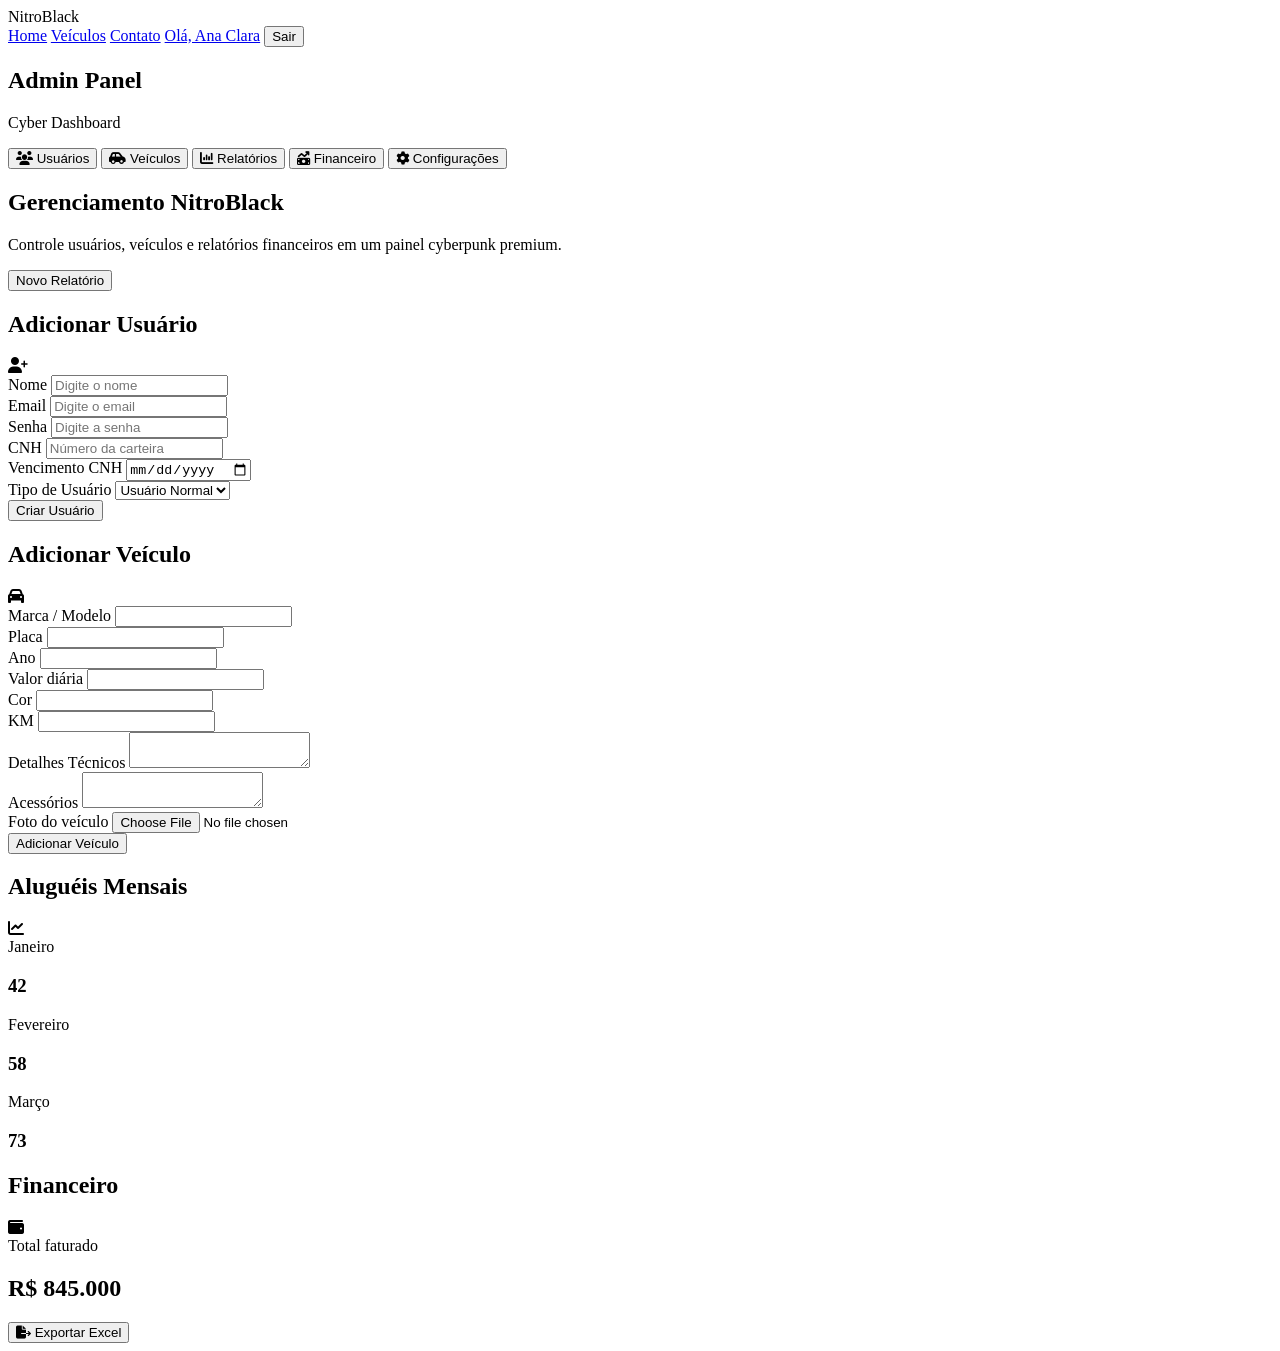
==== pages/admin.html @ c595c046 "página de administrador criada, 90% pronta" ====
<!DOCTYPE html>
<html lang="pt-br">
<head>
    <meta charset="UTF-8" />
    <meta name="viewport" content="width=device-width, initial-scale=1.0" />
    <title>Painel Admin | NitroBlack</title>

    <link rel="stylesheet" href="/nitro-black/css/admin.css" />

    <link
        rel="stylesheet"
        href="https://cdnjs.cloudflare.com/ajax/libs/font-awesome/6.5.1/css/all.min.css"
    />
</head>
<body>

    <!-- HEADER FIXO -->
    <header class="top-header">
        <div class="logo">
            Nitro<span>Black</span>
        </div>

        <nav class="header-nav">
            <a href="#">Home</a>
            <a href="#">Veículos</a>
            <a href="#">Contato</a>
            <a href="#" class="user-name">Olá, Ana Clara</a>

            <button class="logout-btn">
                Sair
            </button>
        </nav>
    </header>

    <!-- CONTAINER -->
    <div class="dashboard-container">

        <!-- SIDEBAR -->
        <aside class="sidebar">

            <div class="sidebar-top">
                <h2>Admin Panel</h2>
                <p>Cyber Dashboard</p>
            </div>

            <nav class="sidebar-menu">

                <button class="menu-item active">
                    <i class="fa-solid fa-users"></i>
                    Usuários
                </button>

                <button class="menu-item">
                    <i class="fa-solid fa-car-side"></i>
                    Veículos
                </button>

                <button class="menu-item">
                    <i class="fa-solid fa-chart-column"></i>
                    Relatórios
                </button>

                <button class="menu-item">
                    <i class="fa-solid fa-money-bill-trend-up"></i>
                    Financeiro
                </button>

                <button class="menu-item">
                    <i class="fa-solid fa-gear"></i>
                    Configurações
                </button>

            </nav>

        </aside>

        <!-- CONTEÚDO -->
        <main class="main-content">

            <!-- HERO -->
            <section class="hero-card">
                <div>
                    <h1>Gerenciamento NitroBlack</h1>
                    <p>
                        Controle usuários, veículos e relatórios financeiros
                        em um painel cyberpunk premium.
                    </p>
                </div>

                <button class="hero-btn">
                    Novo Relatório
                </button>
            </section>

            <!-- GRID -->
            <div class="dashboard-grid">

                <!-- USERS -->
                <section class="card large-card">
                    <div class="card-header">
                        <h2>Adicionar Usuário</h2>
                        <i class="fa-solid fa-user-plus"></i>
                    </div>

                    <form class="form-grid">

                        <div class="input-group">
                            <label>Nome</label>
                            <input type="text" placeholder="Digite o nome" />
                        </div>

                        <div class="input-group">
                            <label>Email</label>
                            <input type="email" placeholder="Digite o email" />
                        </div>

                        <div class="input-group">
                            <label>Senha</label>
                            <input type="password" placeholder="Digite a senha" />
                        </div>

                        <div class="input-group">
                            <label>CNH</label>
                            <input type="text" placeholder="Número da carteira" />
                        </div>

                        <div class="input-group">
                            <label>Vencimento CNH</label>
                            <input type="date" />
                        </div>

                        <div class="input-group">
                            <label>Tipo de Usuário</label>

                            <select>
                                <option>Usuário Normal</option>
                                <option>Administrador</option>
                            </select>
                        </div>

                        <button type="submit" class="primary-btn">
                            Criar Usuário
                        </button>

                    </form>
                </section>

                <!-- CARROS -->
                <section class="card large-card">
                    <div class="card-header">
                        <h2>Adicionar Veículo</h2>
                        <i class="fa-solid fa-car"></i>
                    </div>

                    <form class="form-grid">

                        <div class="input-group">
                            <label>Marca / Modelo</label>
                            <input type="text" />
                        </div>

                        <div class="input-group">
                            <label>Placa</label>
                            <input type="text" />
                        </div>

                        <div class="input-group">
                            <label>Ano</label>
                            <input type="number" />
                        </div>

                        <div class="input-group">
                            <label>Valor diária</label>
                            <input type="number" />
                        </div>

                        <div class="input-group">
                            <label>Cor</label>
                            <input type="text" />
                        </div>

                        <div class="input-group">
                            <label>KM</label>
                            <input type="number" />
                        </div>

                        <div class="input-group full-width">
                            <label>Detalhes Técnicos</label>
                            <textarea></textarea>
                        </div>

                        <div class="input-group full-width">
                            <label>Acessórios</label>
                            <textarea></textarea>
                        </div>

                        <div class="input-group full-width">
                            <label>Foto do veículo</label>
                            <input type="file" />
                        </div>

                        <button type="submit" class="primary-btn">
                            Adicionar Veículo
                        </button>

                    </form>
                </section>

                <!-- RELATÓRIO -->
                <section class="card small-card">

                    <div class="card-header">
                        <h2>Aluguéis Mensais</h2>
                        <i class="fa-solid fa-chart-line"></i>
                    </div>

                    <div class="stats-area">

                        <div class="stat-box">
                            <span>Janeiro</span>
                            <h3>42</h3>
                        </div>

                        <div class="stat-box">
                            <span>Fevereiro</span>
                            <h3>58</h3>
                        </div>

                        <div class="stat-box">
                            <span>Março</span>
                            <h3>73</h3>
                        </div>

                    </div>

                </section>

                <!-- FINANCEIRO -->
                <section class="card small-card">

                    <div class="card-header">
                        <h2>Financeiro</h2>
                        <i class="fa-solid fa-wallet"></i>
                    </div>

                    <div class="money-box">
                        <span>Total faturado</span>

                        <h1>R$ 845.000</h1>

                        <button class="excel-btn">
                            <i class="fa-solid fa-file-export"></i>
                            Exportar Excel
                        </button>
                    </div>

                </section>

            </div>

        </main>

    </div>

    <script src="/nitro-black/script/js/admin.js"></script>

</body>
</html>
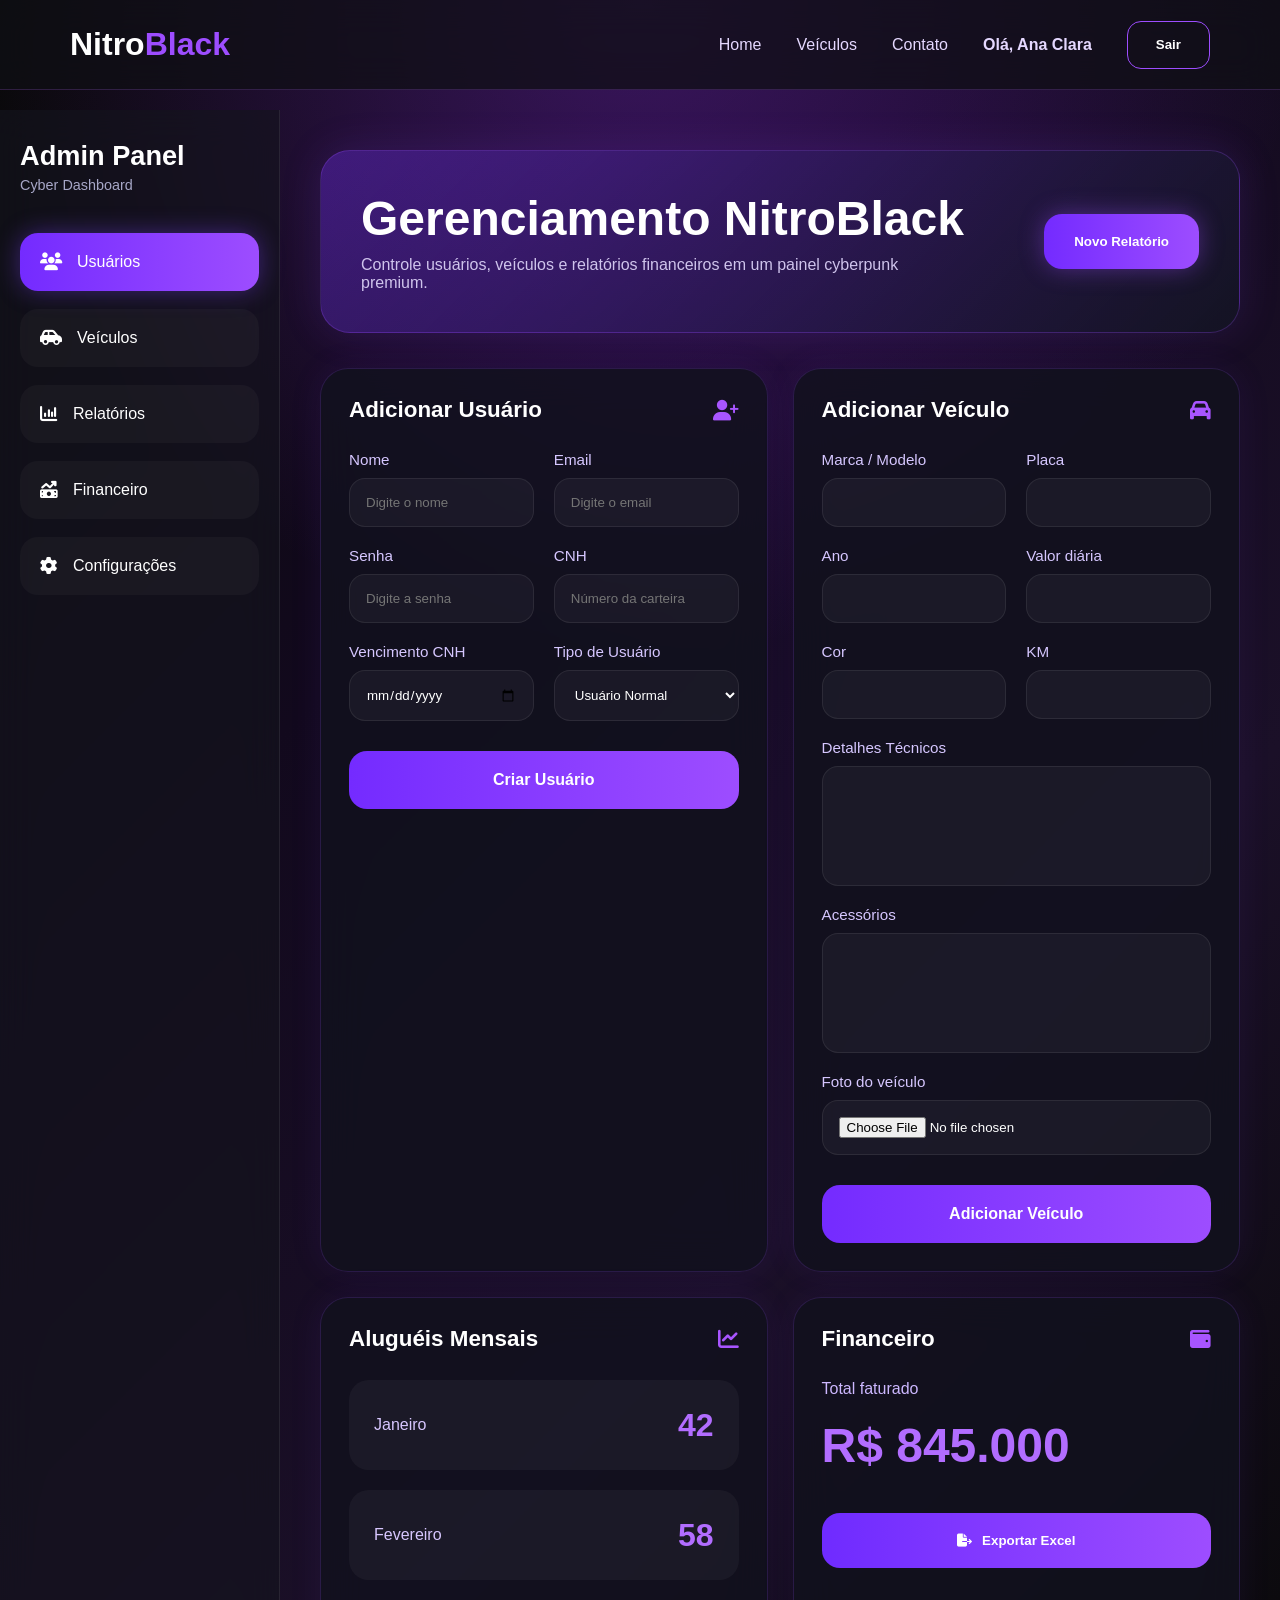
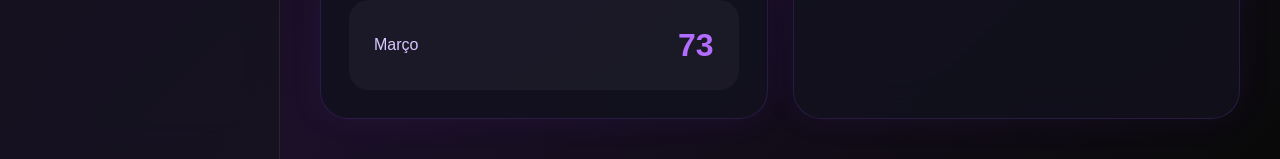
==== commit ba7c7262: "test" ====
--- a/pages/admin.html
+++ b/pages/admin.html
@@ -5,7 +5,7 @@
     <meta name="viewport" content="width=device-width, initial-scale=1.0" />
     <title>Painel Admin | NitroBlack</title>
 
-    <link rel="stylesheet" href="/nitro-black/css/admin.css" />
+    <link rel="stylesheet" href="../css/admin.css" />
 
     <link
         rel="stylesheet"
--- a/css/admin.css
+++ b/css/admin.css
@@ -0,0 +1,465 @@
+@import url('https://fonts.googleapis.com/css2?family=Poppins:wght@300;400;500;600;700;800&display=swap');
+
+*{
+    margin:0;
+    padding:0;
+    box-sizing:border-box;
+    font-family:'Poppins', sans-serif;
+}
+
+body{
+    background:
+    radial-gradient(circle at top, rgba(137,43,226,0.35), transparent 35%),
+    linear-gradient(135deg,#090909,#12091d,#1b1028,#090909);
+    color:white;
+    min-height:100vh;
+}
+
+/* HEADER */
+
+.top-header{
+    position:fixed;
+    top:0;
+    left:0;
+    width:100%;
+    height:90px;
+    backdrop-filter:blur(18px);
+    background:rgba(15,15,20,0.75);
+    border-bottom:1px solid rgba(180,100,255,0.2);
+
+    display:flex;
+    justify-content:space-between;
+    align-items:center;
+
+    padding:0 70px;
+    z-index:999;
+}
+
+.logo{
+    font-size:2rem;
+    font-weight:800;
+}
+
+.logo span{
+    color:#9d4dff;
+}
+
+.header-nav{
+    display:flex;
+    align-items:center;
+    gap:35px;
+}
+
+.header-nav a{
+    text-decoration:none;
+    color:#e5d8ff;
+    font-weight:500;
+    transition:0.3s;
+}
+
+.header-nav a:hover{
+    color:#b26dff;
+}
+
+.user-name{
+    font-weight:700 !important;
+}
+
+.logout-btn{
+    height:48px;
+    padding:0 28px;
+    border-radius:14px;
+    border:1px solid #9d4dff;
+    background:transparent;
+    color:white;
+    font-weight:600;
+    cursor:pointer;
+    transition:0.3s;
+}
+
+.logout-btn:hover{
+    background:#9d4dff;
+    box-shadow:0 0 20px rgba(157,77,255,0.5);
+}
+
+/* LAYOUT */
+
+.dashboard-container{
+    display:flex;
+    padding-top:110px;
+}
+
+/* SIDEBAR */
+
+.sidebar{
+    width:280px;
+    min-height:calc(100vh - 110px);
+
+    padding:30px 20px;
+
+    border-right:1px solid rgba(255,255,255,0.08);
+
+    background:rgba(20,20,30,0.65);
+    backdrop-filter:blur(18px);
+
+    position:sticky;
+    top:110px;
+}
+
+.sidebar-top h2{
+    font-size:1.7rem;
+    margin-bottom:5px;
+}
+
+.sidebar-top p{
+    color:#a7a7c7;
+    font-size:0.9rem;
+    margin-bottom:40px;
+}
+
+.sidebar-menu{
+    display:flex;
+    flex-direction:column;
+    gap:18px;
+}
+
+.menu-item{
+    height:58px;
+    border:none;
+    border-radius:18px;
+
+    background:rgba(255,255,255,0.03);
+
+    display:flex;
+    align-items:center;
+    gap:15px;
+
+    padding:0 20px;
+
+    color:white;
+    font-size:1rem;
+    cursor:pointer;
+    transition:0.3s;
+}
+
+.menu-item i{
+    font-size:1.1rem;
+}
+
+.menu-item:hover,
+.menu-item.active{
+    background:linear-gradient(90deg,#742bff,#9d4dff);
+    box-shadow:0 0 25px rgba(125,67,255,0.4);
+}
+
+/* MAIN */
+
+.main-content{
+    flex:1;
+    padding:40px;
+}
+
+/* HERO */
+
+.hero-card{
+    width:100%;
+    min-height:180px;
+
+    border-radius:30px;
+
+    background:
+    linear-gradient(135deg,
+    rgba(120,50,255,0.35),
+    rgba(20,20,35,0.95));
+
+    border:1px solid rgba(157,77,255,0.25);
+
+    display:flex;
+    justify-content:space-between;
+    align-items:center;
+
+    padding:40px;
+
+    margin-bottom:35px;
+
+    box-shadow:
+    0 0 40px rgba(140,70,255,0.15);
+}
+
+.hero-card h1{
+    font-size:3rem;
+    margin-bottom:10px;
+}
+
+.hero-card p{
+    color:#cfc4ec;
+    max-width:600px;
+}
+
+.hero-btn{
+    height:55px;
+    padding:0 30px;
+    border:none;
+    border-radius:18px;
+
+    background:linear-gradient(90deg,#742bff,#9d4dff);
+
+    color:white;
+    font-weight:700;
+    cursor:pointer;
+
+    box-shadow:0 0 25px rgba(157,77,255,0.4);
+}
+
+/* GRID */
+
+.dashboard-grid{
+    display:grid;
+    grid-template-columns:repeat(2,1fr);
+    gap:25px;
+}
+
+.card{
+    background:rgba(18,18,30,0.82);
+    border:1px solid rgba(157,77,255,0.18);
+
+    border-radius:28px;
+
+    padding:28px;
+
+    backdrop-filter:blur(20px);
+
+    box-shadow:
+    0 0 35px rgba(125,67,255,0.08);
+}
+
+.large-card{
+    min-height:650px;
+}
+
+.small-card{
+    min-height:300px;
+}
+
+.card-header{
+    display:flex;
+    justify-content:space-between;
+    align-items:center;
+
+    margin-bottom:28px;
+}
+
+.card-header h2{
+    font-size:1.4rem;
+}
+
+.card-header i{
+    font-size:1.3rem;
+    color:#a855ff;
+}
+
+/* FORM */
+
+.form-grid{
+    display:grid;
+    grid-template-columns:repeat(2,1fr);
+    gap:20px;
+}
+
+.input-group{
+    display:flex;
+    flex-direction:column;
+    gap:10px;
+}
+
+.full-width{
+    grid-column:1/3;
+}
+
+.input-group label{
+    color:#d6c7ff;
+    font-size:0.95rem;
+}
+
+.input-group input,
+.input-group textarea,
+.input-group select{
+    width:100%;
+
+    background:rgba(255,255,255,0.04);
+
+    border:1px solid rgba(255,255,255,0.08);
+
+    border-radius:16px;
+
+    padding:16px;
+
+    color:white;
+
+    outline:none;
+}
+
+.input-group textarea{
+    resize:none;
+    min-height:120px;
+}
+
+.input-group input:focus,
+.input-group textarea:focus,
+.input-group select:focus{
+    border-color:#9d4dff;
+    box-shadow:0 0 15px rgba(157,77,255,0.25);
+}
+
+/* BUTTON */
+
+.primary-btn{
+    grid-column:1/3;
+
+    height:58px;
+
+    border:none;
+    border-radius:18px;
+
+    background:linear-gradient(90deg,#742bff,#9d4dff);
+
+    color:white;
+    font-size:1rem;
+    font-weight:700;
+
+    cursor:pointer;
+
+    margin-top:10px;
+
+    transition:0.3s;
+}
+
+.primary-btn:hover{
+    transform:translateY(-2px);
+
+    box-shadow:
+    0 0 25px rgba(157,77,255,0.45);
+}
+
+/* STATS */
+
+.stats-area{
+    display:flex;
+    flex-direction:column;
+    gap:20px;
+}
+
+.stat-box{
+    height:90px;
+
+    border-radius:20px;
+
+    background:rgba(255,255,255,0.04);
+
+    display:flex;
+    align-items:center;
+    justify-content:space-between;
+
+    padding:0 25px;
+}
+
+.stat-box span{
+    color:#d8c7ff;
+}
+
+.stat-box h3{
+    font-size:2rem;
+    color:#b26dff;
+}
+
+/* MONEY */
+
+.money-box{
+    display:flex;
+    flex-direction:column;
+    gap:20px;
+}
+
+.money-box span{
+    color:#cdb8ff;
+}
+
+.money-box h1{
+    font-size:3rem;
+    color:#b26dff;
+}
+
+.excel-btn{
+    margin-top:20px;
+
+    height:55px;
+
+    border:none;
+    border-radius:18px;
+
+    background:linear-gradient(90deg,#6f2bff,#9d4dff);
+
+    color:white;
+    font-weight:700;
+
+    cursor:pointer;
+
+    display:flex;
+    align-items:center;
+    justify-content:center;
+    gap:10px;
+
+    transition:0.3s;
+}
+
+.excel-btn:hover{
+    box-shadow:0 0 25px rgba(157,77,255,0.45);
+}
+
+/* RESPONSIVO */
+
+@media(max-width:1200px){
+
+    .dashboard-grid{
+        grid-template-columns:1fr;
+    }
+
+}
+
+@media(max-width:900px){
+
+    .sidebar{
+        display:none;
+    }
+
+    .main-content{
+        padding:20px;
+    }
+
+    .top-header{
+        padding:0 20px;
+    }
+
+    .hero-card{
+        flex-direction:column;
+        align-items:flex-start;
+        gap:20px;
+    }
+
+    .hero-card h1{
+        font-size:2rem;
+    }
+
+    .form-grid{
+        grid-template-columns:1fr;
+    }
+
+    .full-width{
+        grid-column:auto;
+    }
+
+    .primary-btn{
+        grid-column:auto;
+    }
+
+}
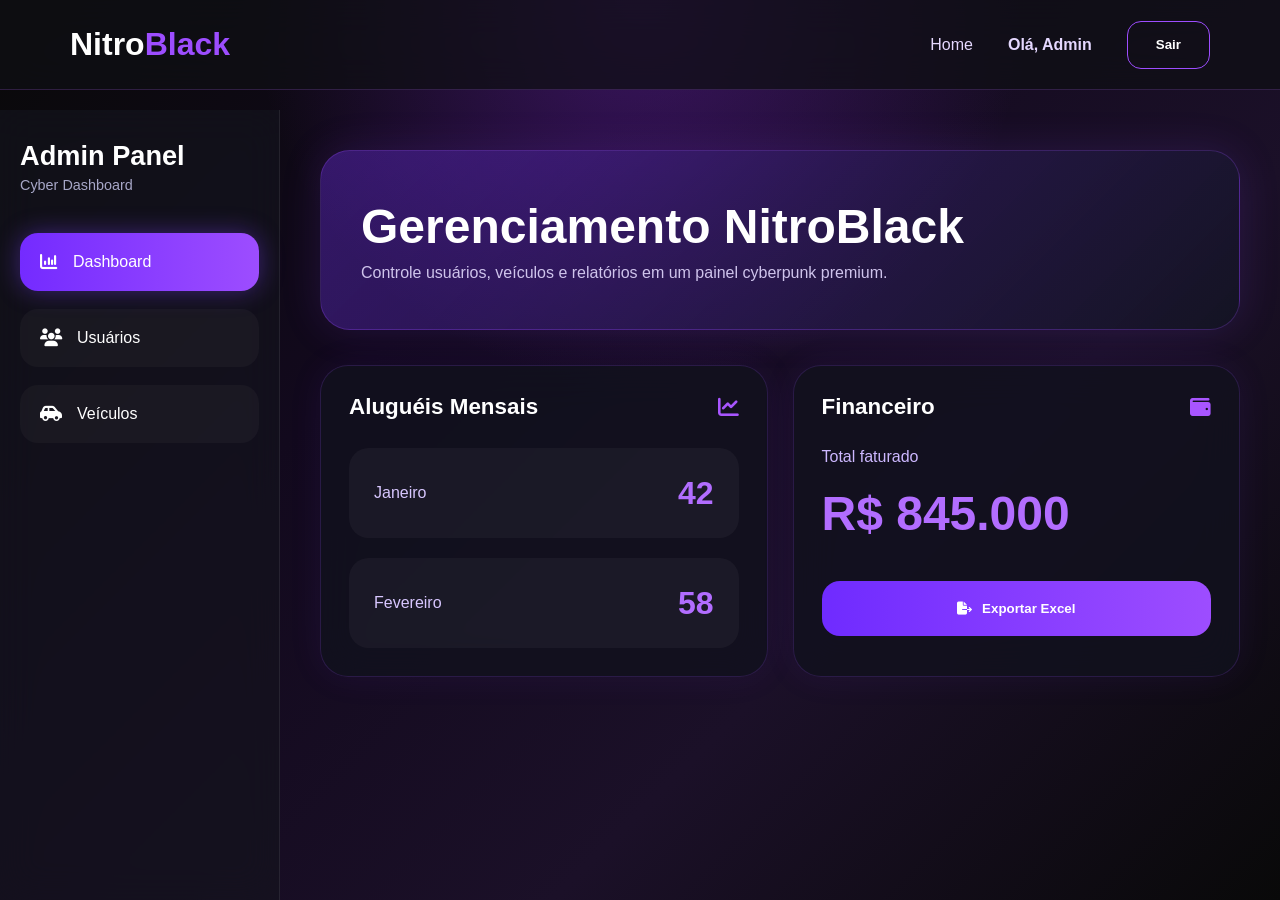
==== commit 55539eb9: "delete" ====
--- a/pages/admin.html
+++ b/pages/admin.html
@@ -4,265 +4,157 @@
     <meta charset="UTF-8" />
     <meta name="viewport" content="width=device-width, initial-scale=1.0" />
     <title>Painel Admin | NitroBlack</title>
-
     <link rel="stylesheet" href="../css/admin.css" />
-
-    <link
-        rel="stylesheet"
-        href="https://cdnjs.cloudflare.com/ajax/libs/font-awesome/6.5.1/css/all.min.css"
-    />
+    <link rel="stylesheet" href="https://cdnjs.cloudflare.com/ajax/libs/font-awesome/6.5.1/css/all.min.css" />
 </head>
 <body>
 
-    <!-- HEADER FIXO -->
     <header class="top-header">
-        <div class="logo">
-            Nitro<span>Black</span>
-        </div>
-
+        <div class="logo">Nitro<span>Black</span></div>
         <nav class="header-nav">
-            <a href="#">Home</a>
-            <a href="#">Veículos</a>
-            <a href="#">Contato</a>
-            <a href="#" class="user-name">Olá, Ana Clara</a>
-
-            <button class="logout-btn">
-                Sair
-            </button>
+            <a href="../pages/home.html">Home</a>
+            <a href="#" class="user-name" id="admin-name">Olá, Admin</a>
+            <button class="logout-btn" onclick="logout()">Sair</button>
         </nav>
     </header>
 
-    <!-- CONTAINER -->
     <div class="dashboard-container">
 
-        <!-- SIDEBAR -->
         <aside class="sidebar">
-
             <div class="sidebar-top">
                 <h2>Admin Panel</h2>
                 <p>Cyber Dashboard</p>
             </div>
-
             <nav class="sidebar-menu">
-
-                <button class="menu-item active">
-                    <i class="fa-solid fa-users"></i>
-                    Usuários
+                <button class="menu-item active" data-target="sec-dashboard">
+                    <i class="fa-solid fa-chart-column"></i> Dashboard
                 </button>
-
-                <button class="menu-item">
-                    <i class="fa-solid fa-car-side"></i>
-                    Veículos
+                <button class="menu-item" data-target="sec-users">
+                    <i class="fa-solid fa-users"></i> Usuários
                 </button>
-
-                <button class="menu-item">
-                    <i class="fa-solid fa-chart-column"></i>
-                    Relatórios
+                <button class="menu-item" data-target="sec-cars">
+                    <i class="fa-solid fa-car-side"></i> Veículos
                 </button>
-
-                <button class="menu-item">
-                    <i class="fa-solid fa-money-bill-trend-up"></i>
-                    Financeiro
-                </button>
-
-                <button class="menu-item">
-                    <i class="fa-solid fa-gear"></i>
-                    Configurações
-                </button>
-
             </nav>
-
         </aside>
 
-        <!-- CONTEÚDO -->
         <main class="main-content">
 
-            <!-- HERO -->
-            <section class="hero-card">
-                <div>
-                    <h1>Gerenciamento NitroBlack</h1>
-                    <p>
-                        Controle usuários, veículos e relatórios financeiros
-                        em um painel cyberpunk premium.
-                    </p>
+            <section id="sec-dashboard" class="admin-section active">
+                <section class="hero-card">
+                    <div>
+                        <h1>Gerenciamento NitroBlack</h1>
+                        <p>Controle usuários, veículos e relatórios em um painel cyberpunk premium.</p>
+                    </div>
+                </section>
+                <div class="dashboard-grid">
+                    <section class="card small-card">
+                        <div class="card-header">
+                            <h2>Aluguéis Mensais</h2>
+                            <i class="fa-solid fa-chart-line"></i>
+                        </div>
+                        <div class="stats-area">
+                            <div class="stat-box"><span>Janeiro</span><h3>42</h3></div>
+                            <div class="stat-box"><span>Fevereiro</span><h3>58</h3></div>
+                        </div>
+                    </section>
+                    <section class="card small-card">
+                        <div class="card-header">
+                            <h2>Financeiro</h2>
+                            <i class="fa-solid fa-wallet"></i>
+                        </div>
+                        <div class="money-box">
+                            <span>Total faturado</span>
+                            <h1>R$ 845.000</h1>
+                            <button class="excel-btn"><i class="fa-solid fa-file-export"></i> Exportar Excel</button>
+                        </div>
+                    </section>
+                </div>
+            </section>
+
+            <section id="sec-users" class="admin-section">
+                <div class="section-top">
+                    <h2>Gerenciar Usuários</h2>
+                    <button class="primary-btn" onclick="openModal('modal-user')"><i class="fa-solid fa-plus"></i> Novo Usuário</button>
+                </div>
+                <div class="card" style="margin-top: 20px;">
+                    <table class="admin-table">
+                        <thead>
+                            <tr>
+                                <th>ID</th>
+                                <th>Nome</th>
+                                <th>Email</th>
+                                <th>CNH</th>
+                                <th>Admin?</th>
+                                <th>Ações</th>
+                            </tr>
+                        </thead>
+                        <tbody id="users-tbody">
+                            </tbody>
+                    </table>
+                </div>
+            </section>
+
+            <section id="sec-cars" class="admin-section">
+                <div class="section-top">
+                    <h2>Gerenciar Veículos</h2>
+                    <button class="primary-btn" onclick="openModal('modal-car')"><i class="fa-solid fa-plus"></i> Novo Veículo</button>
+                </div>
+                <div class="admin-cars-grid" id="admin-cars-grid" style="margin-top: 20px;">
+                    </div>
+            </section>
+
+        </main>
+    </div>
+
+    <div id="modal-user" class="modal-overlay">
+        <div class="modal-content">
+            <div class="modal-header">
+                <h2>Adicionar Usuário</h2>
+                <i class="fa-solid fa-xmark close-modal" onclick="closeModal('modal-user')"></i>
+            </div>
+            <form id="form-add-user" class="form-grid">
+                <div class="input-group"><label>Nome</label><input type="text" id="add-u-nome" required /></div>
+                <div class="input-group"><label>Email</label><input type="email" id="add-u-email" required /></div>
+                <div class="input-group"><label>Senha</label><input type="password" id="add-u-senha" required /></div>
+                <div class="input-group"><label>Tipo</label>
+                    <select id="add-u-admin">
+                        <option value="0">Cliente</option>
+                        <option value="1">Administrador</option>
+                    </select>
+                </div>
+                <div class="input-group"><label>CNH (Opcional)</label><input type="text" id="add-u-cnh" /></div>
+                <div class="input-group"><label>Vencimento CNH</label><input type="date" id="add-u-venc" /></div>
+                <button type="submit" class="primary-btn full-width">Salvar Usuário</button>
+            </form>
+        </div>
+    </div>
+
+    <div id="modal-car" class="modal-overlay">
+        <div class="modal-content">
+            <div class="modal-header">
+                <h2>Adicionar Veículo</h2>
+                <i class="fa-solid fa-xmark close-modal" onclick="closeModal('modal-car')"></i>
+            </div>
+            <form id="form-add-car" class="form-grid">
+                <div class="input-group full-width">
+                    <label>Link da Imagem (URL)</label>
+                    <input type="url" id="add-c-img" placeholder="Cole o link da foto aqui..." required />
+                    <div id="img-preview-container" style="display:none; margin-top: 10px; border-radius: 14px; overflow: hidden; height: 150px;">
+                        <img id="car-img-preview" src="" style="width: 100%; height: 100%; object-fit: cover;" />
+                    </div>
                 </div>
 
-                <button class="hero-btn">
-                    Novo Relatório
-                </button>
-            </section>
-
-            <!-- GRID -->
-            <div class="dashboard-grid">
-
-                <!-- USERS -->
-                <section class="card large-card">
-                    <div class="card-header">
-                        <h2>Adicionar Usuário</h2>
-                        <i class="fa-solid fa-user-plus"></i>
-                    </div>
-
-                    <form class="form-grid">
-
-                        <div class="input-group">
-                            <label>Nome</label>
-                            <input type="text" placeholder="Digite o nome" />
-                        </div>
-
-                        <div class="input-group">
-                            <label>Email</label>
-                            <input type="email" placeholder="Digite o email" />
-                        </div>
-
-                        <div class="input-group">
-                            <label>Senha</label>
-                            <input type="password" placeholder="Digite a senha" />
-                        </div>
-
-                        <div class="input-group">
-                            <label>CNH</label>
-                            <input type="text" placeholder="Número da carteira" />
-                        </div>
-
-                        <div class="input-group">
-                            <label>Vencimento CNH</label>
-                            <input type="date" />
-                        </div>
-
-                        <div class="input-group">
-                            <label>Tipo de Usuário</label>
-
-                            <select>
-                                <option>Usuário Normal</option>
-                                <option>Administrador</option>
-                            </select>
-                        </div>
-
-                        <button type="submit" class="primary-btn">
-                            Criar Usuário
-                        </button>
-
-                    </form>
-                </section>
-
-                <!-- CARROS -->
-                <section class="card large-card">
-                    <div class="card-header">
-                        <h2>Adicionar Veículo</h2>
-                        <i class="fa-solid fa-car"></i>
-                    </div>
-
-                    <form class="form-grid">
-
-                        <div class="input-group">
-                            <label>Marca / Modelo</label>
-                            <input type="text" />
-                        </div>
-
-                        <div class="input-group">
-                            <label>Placa</label>
-                            <input type="text" />
-                        </div>
-
-                        <div class="input-group">
-                            <label>Ano</label>
-                            <input type="number" />
-                        </div>
-
-                        <div class="input-group">
-                            <label>Valor diária</label>
-                            <input type="number" />
-                        </div>
-
-                        <div class="input-group">
-                            <label>Cor</label>
-                            <input type="text" />
-                        </div>
-
-                        <div class="input-group">
-                            <label>KM</label>
-                            <input type="number" />
-                        </div>
-
-                        <div class="input-group full-width">
-                            <label>Detalhes Técnicos</label>
-                            <textarea></textarea>
-                        </div>
-
-                        <div class="input-group full-width">
-                            <label>Acessórios</label>
-                            <textarea></textarea>
-                        </div>
-
-                        <div class="input-group full-width">
-                            <label>Foto do veículo</label>
-                            <input type="file" />
-                        </div>
-
-                        <button type="submit" class="primary-btn">
-                            Adicionar Veículo
-                        </button>
-
-                    </form>
-                </section>
-
-                <!-- RELATÓRIO -->
-                <section class="card small-card">
-
-                    <div class="card-header">
-                        <h2>Aluguéis Mensais</h2>
-                        <i class="fa-solid fa-chart-line"></i>
-                    </div>
-
-                    <div class="stats-area">
-
-                        <div class="stat-box">
-                            <span>Janeiro</span>
-                            <h3>42</h3>
-                        </div>
-
-                        <div class="stat-box">
-                            <span>Fevereiro</span>
-                            <h3>58</h3>
-                        </div>
-
-                        <div class="stat-box">
-                            <span>Março</span>
-                            <h3>73</h3>
-                        </div>
-
-                    </div>
-
-                </section>
-
-                <!-- FINANCEIRO -->
-                <section class="card small-card">
-
-                    <div class="card-header">
-                        <h2>Financeiro</h2>
-                        <i class="fa-solid fa-wallet"></i>
-                    </div>
-
-                    <div class="money-box">
-                        <span>Total faturado</span>
-
-                        <h1>R$ 845.000</h1>
-
-                        <button class="excel-btn">
-                            <i class="fa-solid fa-file-export"></i>
-                            Exportar Excel
-                        </button>
-                    </div>
-
-                </section>
-
-            </div>
-
-        </main>
-
+                <div class="input-group"><label>Marca / Modelo</label><input type="text" id="add-c-modelo" required /></div>
+                <div class="input-group"><label>Placa</label><input type="text" id="add-c-placa" required /></div>
+                <div class="input-group"><label>Valor Diária (R$)</label><input type="number" id="add-c-valor" required /></div>
+                <div class="input-group"><label>Ano</label><input type="number" id="add-c-ano" required /></div>
+                
+                <button type="submit" class="primary-btn full-width" onclick="alert('Cadastro de veículo será implementado no backend PHP em breve.')">Salvar Veículo</button>
+            </form>
+        </div>
     </div>
 
-    <script src="/nitro-black/script/js/admin.js"></script>
-
+    <script src="../script/js/admin.js"></script>
 </body>
 </html>
--- a/css/admin.css
+++ b/css/admin.css
@@ -462,4 +462,117 @@
         grid-column:auto;
     }
 
-}+}
+
+/* --- NOVOS ESTILOS PARA O PAINEL DINÂMICO --- */
+
+/* Ocultar seções não ativas */
+.admin-section {
+    display: none;
+    animation: fadeIn 0.4s;
+}
+
+.admin-section.active {
+    display: block;
+}
+
+@keyframes fadeIn {
+    from { opacity: 0; transform: translateY(10px); }
+    to { opacity: 1; transform: translateY(0); }
+}
+
+.section-top {
+    display: flex;
+    justify-content: space-between;
+    align-items: center;
+}
+
+.section-top .primary-btn {
+    width: auto;
+    height: 45px;
+    padding: 0 20px;
+    margin: 0;
+}
+
+/* Modais (Popups) */
+.modal-overlay {
+    position: fixed;
+    top: 0; left: 0; width: 100%; height: 100%;
+    background: rgba(0, 0, 0, 0.8);
+    backdrop-filter: blur(8px);
+    display: none;
+    justify-content: center;
+    align-items: center;
+    z-index: 9999;
+}
+
+.modal-content {
+    background: #12091d;
+    border: 1px solid rgba(157,77,255,0.4);
+    border-radius: 24px;
+    padding: 30px;
+    width: 90%;
+    max-width: 600px;
+    max-height: 90vh;
+    overflow-y: auto;
+    box-shadow: 0 0 40px rgba(125,67,255,0.2);
+}
+
+.modal-header {
+    display: flex;
+    justify-content: space-between;
+    align-items: center;
+    margin-bottom: 25px;
+}
+
+.close-modal {
+    font-size: 1.5rem;
+    color: #a7a7c7;
+    cursor: pointer;
+    transition: 0.3s;
+}
+
+.close-modal:hover { color: #ff4d4d; }
+
+/* Tabela de Usuários */
+.admin-table {
+    width: 100%;
+    border-collapse: collapse;
+}
+
+.admin-table th, .admin-table td {
+    padding: 15px;
+    text-align: left;
+    border-bottom: 1px solid rgba(255,255,255,0.05);
+}
+
+.admin-table th { color: #a855ff; }
+.admin-table tr:hover { background: rgba(255,255,255,0.02); }
+
+.action-btn {
+    background: transparent;
+    border: none;
+    cursor: pointer;
+    font-size: 1.1rem;
+    margin-right: 10px;
+    transition: 0.3s;
+}
+
+.btn-edit { color: #4dabf7; }
+.btn-delete { color: #ff6b6b; }
+.action-btn:hover { transform: scale(1.2); }
+
+/* Grid de Carros no Admin */
+.admin-cars-grid {
+    display: grid;
+    grid-template-columns: repeat(auto-fit, minmax(280px, 1fr));
+    gap: 20px;
+}
+.admin-car-card {
+    background: rgba(18,18,30,0.82);
+    border: 1px solid rgba(255,255,255,0.08);
+    border-radius: 20px;
+    padding: 15px;
+}
+.admin-car-card img { width: 100%; height: 160px; object-fit: cover; border-radius: 12px; }
+.admin-car-actions { display: flex; justify-content: space-between; margin-top: 15px; }
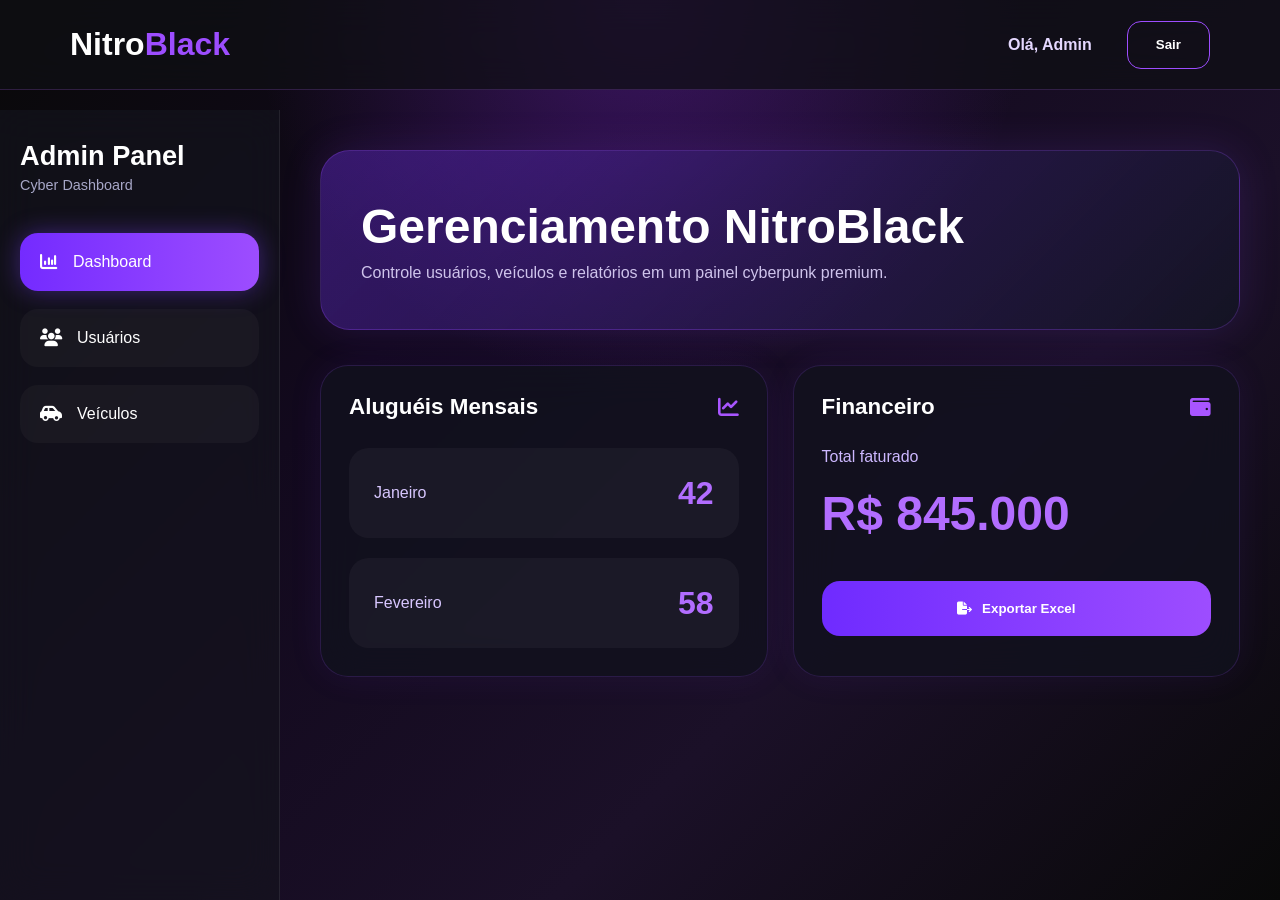
==== commit 5bc31401: "Página de feedback criada com sucesso" ====
--- a/pages/admin.html
+++ b/pages/admin.html
@@ -12,7 +12,6 @@
     <header class="top-header">
         <div class="logo">Nitro<span>Black</span></div>
         <nav class="header-nav">
-            <a href="../pages/home.html">Home</a>
             <a href="#" class="user-name" id="admin-name">Olá, Admin</a>
             <button class="logout-btn" onclick="logout()">Sair</button>
         </nav>
@@ -106,8 +105,7 @@
 
         </main>
     </div>
-
-    <div id="modal-user" class="modal-overlay">
+<div id="modal-user" class="modal-overlay">
         <div class="modal-content">
             <div class="modal-header">
                 <h2>Adicionar Usuário</h2>
@@ -123,20 +121,27 @@
                         <option value="1">Administrador</option>
                     </select>
                 </div>
-                <div class="input-group"><label>CNH (Opcional)</label><input type="text" id="add-u-cnh" /></div>
+                <div class="input-group"><label>CNH</label><input type="text" id="add-u-cnh" /></div>
                 <div class="input-group"><label>Vencimento CNH</label><input type="date" id="add-u-venc" /></div>
+                
+                <div class="input-group full-width" style="display:flex; flex-direction: row; align-items:center; gap: 10px;">
+                    <input type="checkbox" id="add-u-termo" style="width: auto; margin:0;">
+                    <label for="add-u-termo" style="margin:0; font-size: 13px;">Sem CNH (Assinar termo de responsabilidade)</label>
+                </div>
+
                 <button type="submit" class="primary-btn full-width">Salvar Usuário</button>
             </form>
         </div>
     </div>
 
-    <div id="modal-car" class="modal-overlay">
+   <div id="modal-car" class="modal-overlay">
         <div class="modal-content">
             <div class="modal-header">
                 <h2>Adicionar Veículo</h2>
                 <i class="fa-solid fa-xmark close-modal" onclick="closeModal('modal-car')"></i>
             </div>
             <form id="form-add-car" class="form-grid">
+                
                 <div class="input-group full-width">
                     <label>Link da Imagem (URL)</label>
                     <input type="url" id="add-c-img" placeholder="Cole o link da foto aqui..." required />
@@ -149,12 +154,37 @@
                 <div class="input-group"><label>Placa</label><input type="text" id="add-c-placa" required /></div>
                 <div class="input-group"><label>Valor Diária (R$)</label><input type="number" id="add-c-valor" required /></div>
                 <div class="input-group"><label>Ano</label><input type="number" id="add-c-ano" required /></div>
+                <div class="input-group"><label>Cor</label><input type="text" id="add-c-cor" required /></div>
+                <div class="input-group"><label>KM</label><input type="number" id="add-c-km" required /></div>
                 
-                <button type="submit" class="primary-btn full-width" onclick="alert('Cadastro de veículo será implementado no backend PHP em breve.')">Salvar Veículo</button>
+                <div class="input-group">
+                    <label>Estado de Uso (1 a 5)</label>
+                    <input type="number" min="1" max="5" id="add-c-estado" value="5" required />
+                </div>
+                
+                <div class="input-group">
+                    <label>Agência de Localização</label>
+                    <select id="add-c-location" required>
+                        <option value="1">Agência Centro Divinópolis</option>
+                        <option value="2">Agência Aeroporto BH</option>
+                        <option value="3">Agência Paulista SP</option>
+                    </select>
+                </div>
+
+                <div class="input-group full-width">
+                    <label>Detalhes Técnicos</label>
+                    <textarea id="add-c-detalhes" placeholder="Ex: Motor V8, Tração integral..." required></textarea>
+                </div>
+
+                <div class="input-group full-width">
+                    <label>Acessórios</label>
+                    <textarea id="add-c-acessorios" placeholder="Ex: Teto solar, Bancos de couro..." required></textarea>
+                </div>
+
+                <button type="submit" class="primary-btn full-width">Salvar Veículo</button>
             </form>
         </div>
     </div>
-
     <script src="../script/js/admin.js"></script>
 </body>
 </html>
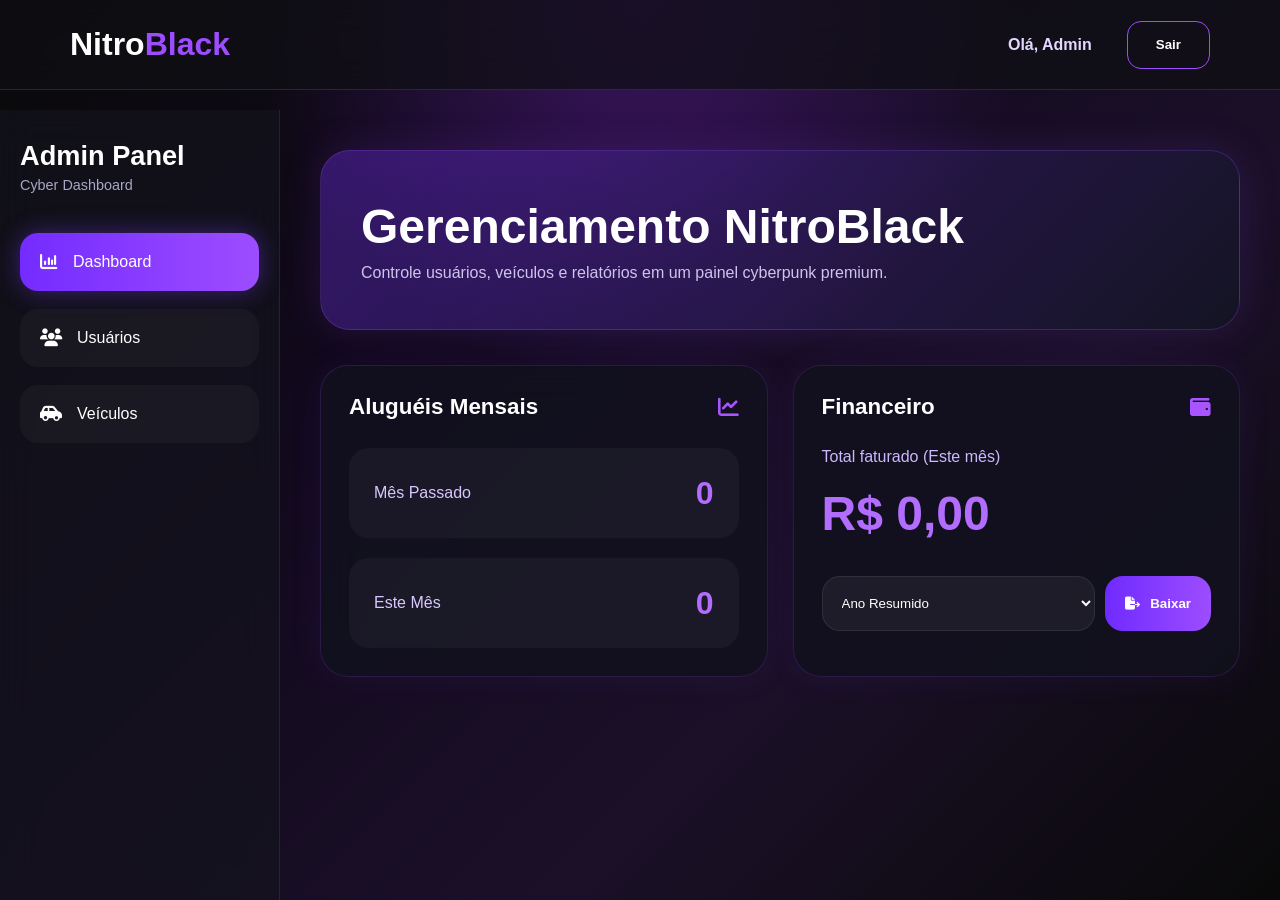
==== commit 0799a0c3: "adicionado a questao de reserva em banco de dados" ====
--- a/pages/admin.html
+++ b/pages/admin.html
@@ -53,8 +53,8 @@
                             <i class="fa-solid fa-chart-line"></i>
                         </div>
                         <div class="stats-area">
-                            <div class="stat-box"><span>Janeiro</span><h3>42</h3></div>
-                            <div class="stat-box"><span>Fevereiro</span><h3>58</h3></div>
+                            <div class="stat-box"><span>Mês Passado</span><h3 id="dash-locacoes-passado">0</h3></div>
+                            <div class="stat-box"><span>Este Mês</span><h3 id="dash-locacoes-atual">0</h3></div>
                         </div>
                     </section>
                     <section class="card small-card">
@@ -63,9 +63,19 @@
                             <i class="fa-solid fa-wallet"></i>
                         </div>
                         <div class="money-box">
-                            <span>Total faturado</span>
-                            <h1>R$ 845.000</h1>
-                            <button class="excel-btn"><i class="fa-solid fa-file-export"></i> Exportar Excel</button>
+                            <span>Total faturado (Este mês)</span>
+                            <h1 id="dash-faturamento">R$ 0,00</h1>
+                            <div style="display: flex; gap: 10px; margin-top: 15px;">
+                                <select id="export-mes" style="flex: 1; height: 55px; border-radius: 18px; background: rgba(255,255,255,0.05); color: white; border: 1px solid rgba(255,255,255,0.08); padding: 0 15px; outline: none;">
+                                    <option value="all" style="background:#07000f">Ano Resumido</option>
+                                    <option value="01" style="background:#07000f">Jan (Detalhado)</option>
+                                    <option value="02" style="background:#07000f">Fev (Detalhado)</option>
+                                    <option value="03" style="background:#07000f">Mar (Detalhado)</option>
+                                    <option value="04" style="background:#07000f">Abr (Detalhado)</option>
+                                    <option value="05" style="background:#07000f">Mai (Detalhado)</option>
+                                    </select>
+                                <button class="excel-btn" id="btn-exportar-financeiro" style="margin-top: 0; padding: 0 20px;"><i class="fa-solid fa-file-export"></i> Baixar</button>
+                            </div>
                         </div>
                     </section>
                 </div>
